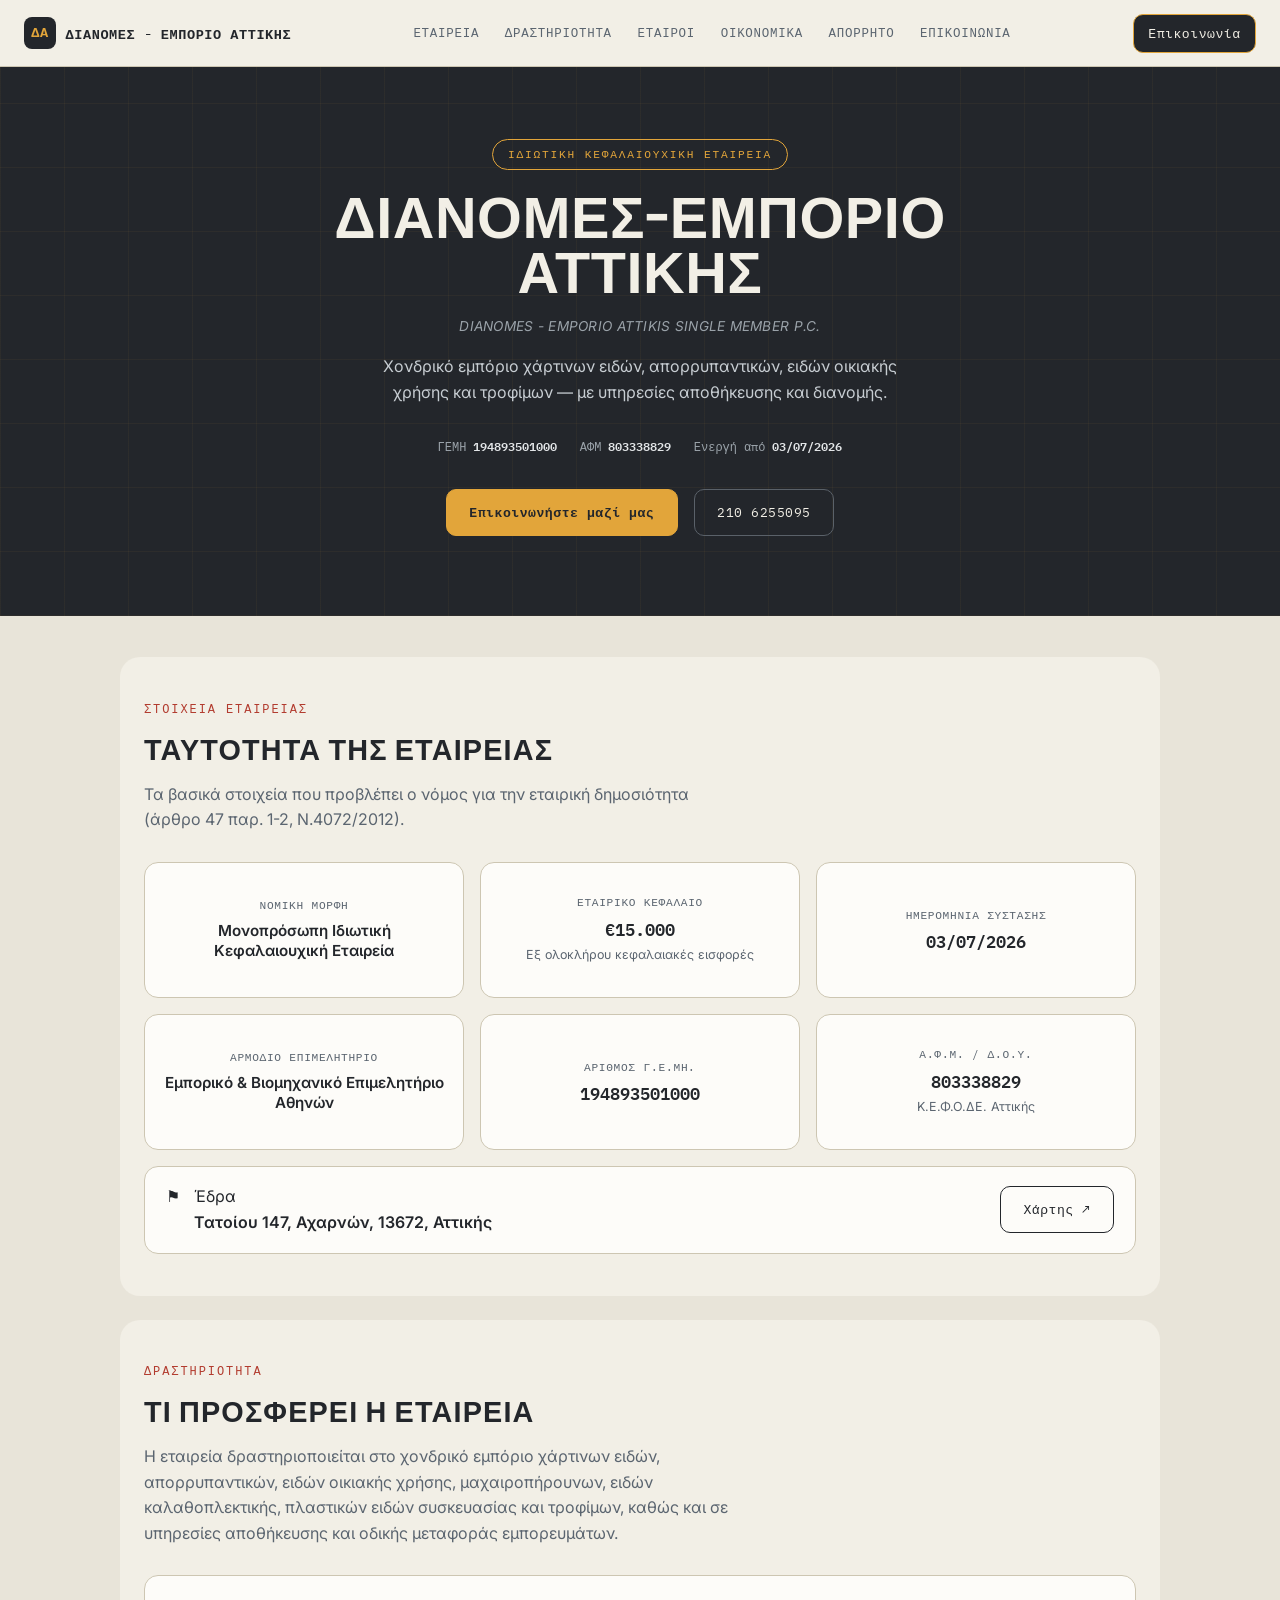
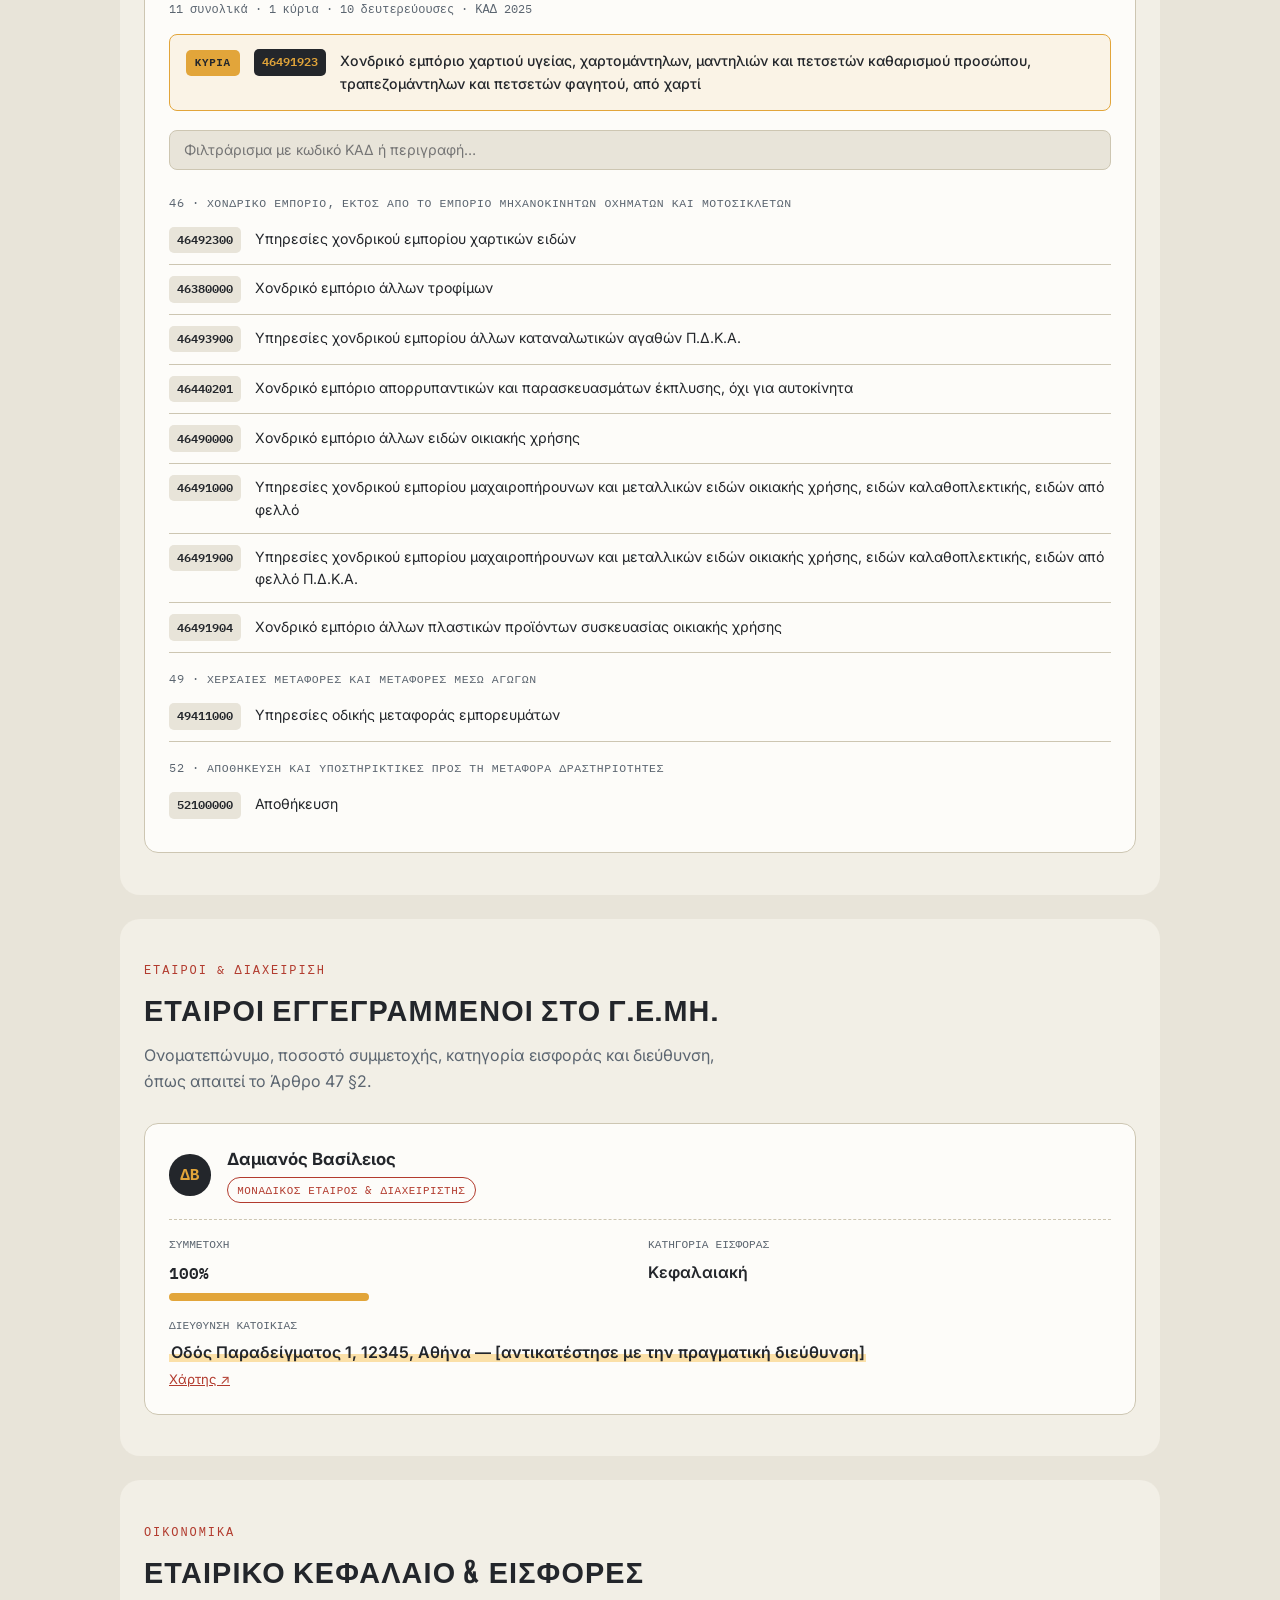
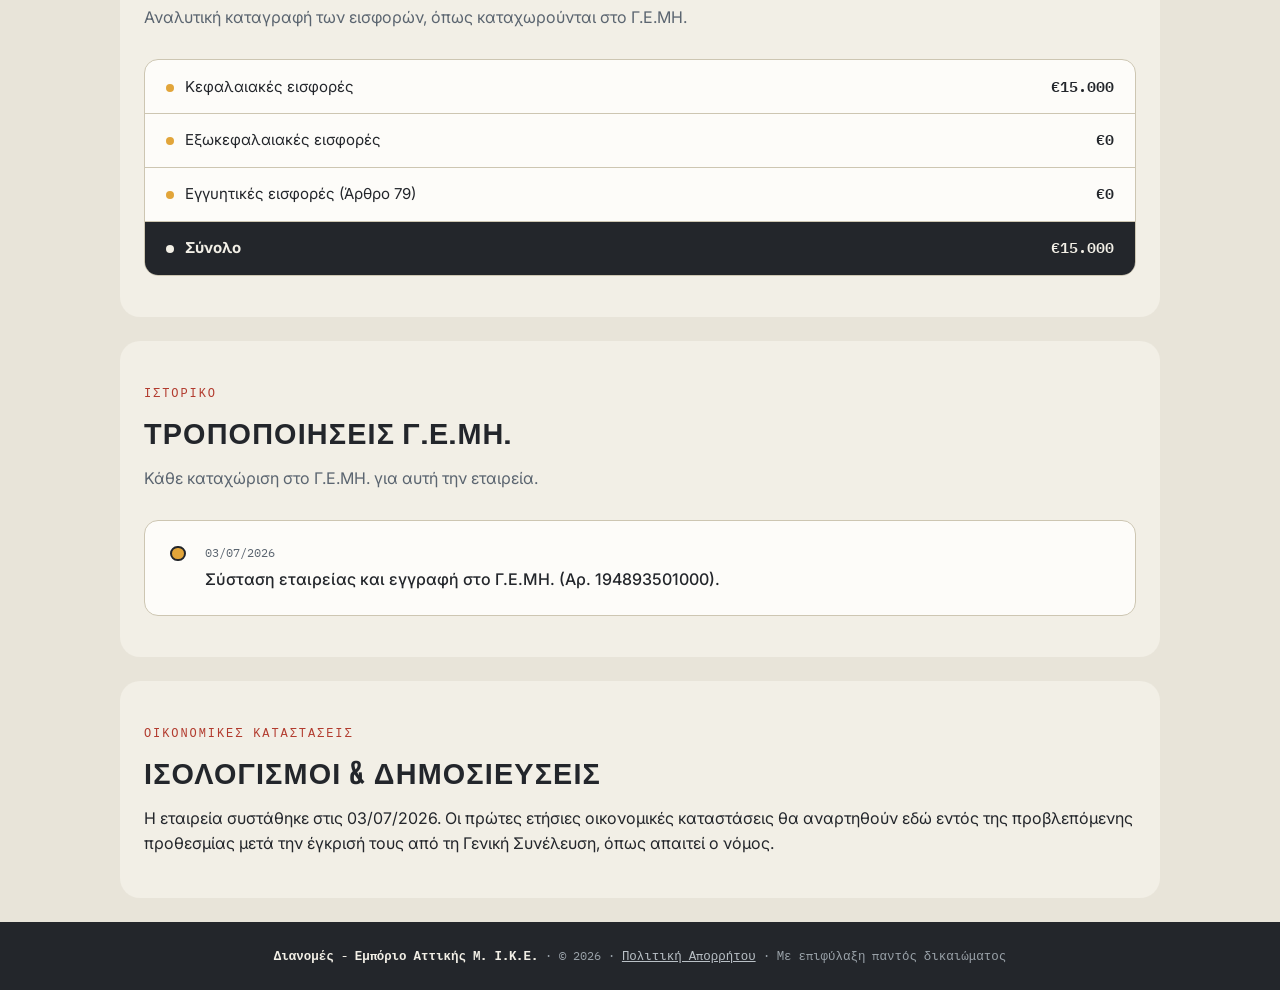
==== index.html @ 74062de9 "initial upload" ====
<!DOCTYPE html>
<html lang="el">
<head>
<meta charset="UTF-8">
<meta name="viewport" content="width=device-width, initial-scale=1.0">
<title>Διανομές - Εμπόριο Αττικής Μ. Ι.Κ.Ε. — Εμπόριο Χονδρικής</title>
<link rel="preconnect" href="https://fonts.googleapis.com">
<link rel="preconnect" href="https://fonts.gstatic.com" crossorigin>
<link href="https://fonts.googleapis.com/css2?family=Big+Shoulders+Display:wght@600;800&family=Inter:wght@400;500;600;700&family=IBM+Plex+Mono:wght@400;500;600&display=swap" rel="stylesheet">
<link rel="stylesheet" href="style.css">
</head>
<body>

<div class="topnav">
  <a class="brand" href="index.html">
    <span class="mark">ΔΑ</span>
    ΔΙΑΝΟΜΕΣ - ΕΜΠΟΡΙΟ ΑΤΤΙΚΗΣ
  </a>
  <button class="nav-toggle" id="navToggle" aria-label="Μενού" aria-expanded="false">☰</button>
  <ul id="navMenu">
    <li><a href="#company">Εταιρεία</a></li>
    <li><a href="#activity">Δραστηριότητα</a></li>
    <li><a href="#partners">Εταίροι</a></li>
    <li><a href="#financials">Οικονομικά</a></li>
    <li><a href="privacy.html">Απόρρητο</a></li>
    <li><a href="mailto:vasilisdamianos1@gmail.com">Επικοινωνία</a></li>
  </ul>
  <a class="btn cta" href="mailto:vasilisdamianos1@gmail.com">Επικοινωνία</a>
</div>

<section class="hero">
  <div class="hero-inner">
    <span class="pill">Ιδιωτική Κεφαλαιουχική Εταιρεία</span>
    <h1>Διανομές-Εμπόριο<br>Αττικής</h1>
    <p class="en-name">DIANOMES - EMPORIO ATTIKIS SINGLE MEMBER P.C.</p>
    <p class="lede">Χονδρικό εμπόριο χάρτινων ειδών, απορρυπαντικών, ειδών οικιακής χρήσης και τροφίμων — με υπηρεσίες αποθήκευσης και διανομής.</p>
    <div class="meta-row">
      <span>ΓΕΜΗ <b>194893501000</b></span>
      <span>ΑΦΜ <b>803338829</b></span>
      <span>Ενεργή από <b>03/07/2026</b></span>
    </div>
    <div class="hero-actions">
      <a class="btn primary" href="mailto:vasilisdamianos1@gmail.com">Επικοινωνήστε μαζί μας</a>
      <a class="btn ghost" href="tel:+302106255095">210 6255095</a>
    </div>
  </div>
</section>

<div class="section-wrap section-alt" id="company">
  <p class="eyebrow">Στοιχεία Εταιρείας</p>
  <h2 class="big">Ταυτότητα της Εταιρείας</h2>
  <p class="lede">Τα βασικά στοιχεία που προβλέπει ο νόμος για την εταιρική δημοσιότητα (άρθρο 47 παρ. 1-2, Ν.4072/2012).</p>

  <div class="bubbles">
    <div class="bubble">
      <span class="k">Νομική Μορφή</span>
      <span class="v">Μονοπρόσωπη Ιδιωτική Κεφαλαιουχική Εταιρεία</span>
    </div>
    <div class="bubble">
      <span class="k">Εταιρικό Κεφάλαιο</span>
      <span class="v mono">€15.000</span>
      <span class="sub">Εξ ολοκλήρου κεφαλαιακές εισφορές</span>
    </div>
    <div class="bubble">
      <span class="k">Ημερομηνία Σύστασης</span>
      <span class="v mono">03/07/2026</span>
    </div>
    <div class="bubble">
      <span class="k">Αρμόδιο Επιμελητήριο</span>
      <span class="v">Εμπορικό &amp; Βιομηχανικό Επιμελητήριο Αθηνών</span>
    </div>
    <div class="bubble">
      <span class="k">Αριθμός Γ.Ε.ΜΗ.</span>
      <span class="v mono">194893501000</span>
    </div>
    <div class="bubble">
      <span class="k">Α.Φ.Μ. / Δ.Ο.Υ.</span>
      <span class="v mono">803338829</span>
      <span class="sub">Κ.Ε.Φ.Ο.ΔΕ. Αττικής</span>
    </div>
  </div>

  <div class="address-bar">
    <div class="addr-main">
      <span class="chip" style="margin-bottom:0">⚑</span>
      <div>
        <span class="k">Έδρα</span>
        <span class="v" style="display:block">Τατοίου 147, Αχαρνών, 13672, Αττικής</span>
      </div>
    </div>
    <a class="btn ghost" style="color:var(--ink);border-color:var(--ink)" href="https://www.google.com/maps/search/?api=1&query=Τατοίου+147%2C+Αχαρνών%2C+13672" target="_blank" rel="noopener">Χάρτης ↗</a>
  </div>
</div>

<div class="section-wrap section-alt" id="activity">
  <p class="eyebrow">Δραστηριότητα</p>
  <h2 class="big">Τι Προσφέρει η Εταιρεία</h2>
  <p class="lede">Η εταιρεία δραστηριοποιείται στο χονδρικό εμπόριο χάρτινων ειδών, απορρυπαντικών, ειδών οικιακής χρήσης, μαχαιροπήρουνων, ειδών καλαθοπλεκτικής, πλαστικών ειδών συσκευασίας και τροφίμων, καθώς και σε υπηρεσίες αποθήκευσης και οδικής μεταφοράς εμπορευμάτων.</p>

  <div class="kad-panel">
    <div class="kad-stats">11 συνολικά · 1 κύρια · 10 δευτερεύουσες · ΚΑΔ 2025</div>

    <div class="kad-row kad-main">
      <span class="kad-tag">ΚΥΡΙΑ</span>
      <span class="kad-code">46491923</span>
      <span class="kad-desc">Χονδρικό εμπόριο χαρτιού υγείας, χαρτομάντηλων, μαντηλιών και πετσετών καθαρισμού προσώπου, τραπεζομάντηλων και πετσετών φαγητού, από χαρτί</span>
    </div>

    <input type="text" class="kad-search" id="kadSearch" placeholder="Φιλτράρισμα με κωδικό ΚΑΔ ή περιγραφή…" aria-label="Φιλτράρισμα δραστηριοτήτων">

    <div class="kad-list" id="kadList">
      <p class="kad-group">46 · Χονδρικό εμπόριο, εκτός από το εμπόριο μηχανοκίνητων οχημάτων και μοτοσικλετών</p>
      <div class="kad-row" data-kad="46492300 υπηρεσιες χονδρικου εμποριου χαρτικων ειδων"><span class="kad-code">46492300</span><span class="kad-desc">Υπηρεσίες χονδρικού εμπορίου χαρτικών ειδών</span></div>
      <div class="kad-row" data-kad="46380000 χονδρικο εμποριο αλλων τροφιμων"><span class="kad-code">46380000</span><span class="kad-desc">Χονδρικό εμπόριο άλλων τροφίμων</span></div>
      <div class="kad-row" data-kad="46493900 υπηρεσιες χονδρικου εμποριου αλλων καταναλωτικων αγαθων"><span class="kad-code">46493900</span><span class="kad-desc">Υπηρεσίες χονδρικού εμπορίου άλλων καταναλωτικών αγαθών Π.Δ.Κ.Α.</span></div>
      <div class="kad-row" data-kad="46440201 χονδρικο εμποριο απορρυπαντικων παρασκευασματων εκπλυσης"><span class="kad-code">46440201</span><span class="kad-desc">Χονδρικό εμπόριο απορρυπαντικών και παρασκευασμάτων έκπλυσης, όχι για αυτοκίνητα</span></div>
      <div class="kad-row" data-kad="46490000 χονδρικο εμποριο αλλων ειδων οικιακης χρησης"><span class="kad-code">46490000</span><span class="kad-desc">Χονδρικό εμπόριο άλλων ειδών οικιακής χρήσης</span></div>
      <div class="kad-row" data-kad="46491000 υπηρεσιες χονδρικου εμποριου μαχαιροπηρουνων μεταλλικων ειδων καλαθοπλεκτικης φελλου"><span class="kad-code">46491000</span><span class="kad-desc">Υπηρεσίες χονδρικού εμπορίου μαχαιροπήρουνων και μεταλλικών ειδών οικιακής χρήσης, ειδών καλαθοπλεκτικής, ειδών από φελλό</span></div>
      <div class="kad-row" data-kad="46491900 υπηρεσιες χονδρικου εμποριου μαχαιροπηρουνων μεταλλικων ειδων καλαθοπλεκτικης φελλου πδκα"><span class="kad-code">46491900</span><span class="kad-desc">Υπηρεσίες χονδρικού εμπορίου μαχαιροπήρουνων και μεταλλικών ειδών οικιακής χρήσης, ειδών καλαθοπλεκτικής, ειδών από φελλό Π.Δ.Κ.Α.</span></div>
      <div class="kad-row" data-kad="46491904 χονδρικο εμποριο αλλων πλαστικων προιοντων συσκευασιας οικιακης χρησης"><span class="kad-code">46491904</span><span class="kad-desc">Χονδρικό εμπόριο άλλων πλαστικών προϊόντων συσκευασίας οικιακής χρήσης</span></div>

      <p class="kad-group">49 · Χερσαίες μεταφορές και μεταφορές μέσω αγωγών</p>
      <div class="kad-row" data-kad="49411000 υπηρεσιες οδικης μεταφορας εμπορευματων"><span class="kad-code">49411000</span><span class="kad-desc">Υπηρεσίες οδικής μεταφοράς εμπορευμάτων</span></div>

      <p class="kad-group">52 · Αποθήκευση και υποστηρικτικές προς τη μεταφορά δραστηριότητες</p>
      <div class="kad-row" data-kad="52100000 αποθηκευση"><span class="kad-code">52100000</span><span class="kad-desc">Αποθήκευση</span></div>
    </div>
  </div>
</div>

<div class="section-wrap section-alt" id="partners">
  <p class="eyebrow">Εταίροι &amp; Διαχείριση</p>
  <h2 class="big">Εταίροι Εγγεγραμμένοι στο Γ.Ε.ΜΗ.</h2>
  <p class="lede">Ονοματεπώνυμο, ποσοστό συμμετοχής, κατηγορία εισφοράς και διεύθυνση, όπως απαιτεί το Άρθρο 47 §2.</p>

  <div class="partners">
    <div class="partner-card">
      <div class="partner-top">
        <div class="avatar">ΔΒ</div>
        <div>
          <h3>Δαμιανός Βασίλειος</h3>
          <span class="badge">Μοναδικός Εταίρος &amp; Διαχειριστής</span>
        </div>
      </div>
      <div class="partner-meta">
        <div>
          <span class="k">Συμμετοχή</span>
          <span class="v mono">100%</span>
          <div class="share-bar"><span style="width:100%"></span></div>
        </div>
        <div>
          <span class="k">Κατηγορία Εισφοράς</span>
          <span class="v">Κεφαλαιακή</span>
        </div>
        <div style="grid-column:1/-1">
          <span class="k">Διεύθυνση Κατοικίας</span>
          <span class="v placeholder">Οδός Παραδείγματος 1, 12345, Αθήνα — [αντικατέστησε με την πραγματική διεύθυνση]</span>
          <div><a href="https://www.google.com/maps/search/?api=1&query=Οδός+Παραδείγματος+1%2C+12345%2C+Αθήνα" target="_blank" rel="noopener" style="font-size:.82rem">Χάρτης ↗</a></div>
        </div>
      </div>
    </div>
  </div>
</div>

<div class="section-wrap section-alt" id="capital">
  <p class="eyebrow">Οικονομικά</p>
  <h2 class="big">Εταιρικό Κεφάλαιο &amp; Εισφορές</h2>
  <p class="lede">Αναλυτική καταγραφή των εισφορών, όπως καταχωρούνται στο Γ.Ε.ΜΗ.</p>

  <div class="capital-list">
    <div class="capital-row"><span><span class="dot"></span>Κεφαλαιακές εισφορές</span><span class="amt">€15.000</span></div>
    <div class="capital-row"><span><span class="dot"></span>Εξωκεφαλαιακές εισφορές</span><span class="amt">€0</span></div>
    <div class="capital-row"><span><span class="dot"></span>Εγγυητικές εισφορές (Άρθρο 79)</span><span class="amt">€0</span></div>
    <div class="capital-row total"><span><span class="dot"></span>Σύνολο</span><span class="amt">€15.000</span></div>
  </div>
</div>

<div class="section-wrap section-alt" id="history">
  <p class="eyebrow">Ιστορικό</p>
  <h2 class="big">Τροποποιήσεις Γ.Ε.ΜΗ.</h2>
  <p class="lede">Κάθε καταχώριση στο Γ.Ε.ΜΗ. για αυτή την εταιρεία.</p>

  <div class="timeline">
    <div class="tl-item">
      <div class="tl-date">03/07/2026</div>
      <div class="tl-text">Σύσταση εταιρείας και εγγραφή στο Γ.Ε.ΜΗ. (Αρ. 194893501000).</div>
    </div>
  </div>
</div>

<div class="section-wrap section-alt" id="financials">
  <p class="eyebrow">Οικονομικές Καταστάσεις</p>
  <h2 class="big">Ισολογισμοί &amp; Δημοσιεύσεις</h2>
  <p>Η εταιρεία συστάθηκε στις 03/07/2026. Οι πρώτες ετήσιες οικονομικές καταστάσεις θα αναρτηθούν εδώ εντός της προβλεπόμενης προθεσμίας μετά την έγκρισή τους από τη Γενική Συνέλευση, όπως απαιτεί ο νόμος.</p>
</div>

<footer>
  <strong>Διανομές - Εμπόριο Αττικής Μ. Ι.Κ.Ε.</strong> · © <span id="year"></span> · <a href="privacy.html">Πολιτική Απορρήτου</a> · Με επιφύλαξη παντός δικαιώματος
</footer>

<script>
  document.getElementById('year').textContent = new Date().getFullYear();

  const navToggle = document.getElementById('navToggle');
  const navMenu = document.getElementById('navMenu');
  if (navToggle && navMenu) {
    navToggle.addEventListener('click', () => {
      const isOpen = navMenu.classList.toggle('open');
      navToggle.setAttribute('aria-expanded', isOpen ? 'true' : 'false');
    });
    navMenu.querySelectorAll('a').forEach(a => {
      a.addEventListener('click', () => {
        navMenu.classList.remove('open');
        navToggle.setAttribute('aria-expanded', 'false');
      });
    });
  }

  const kadSearch = document.getElementById('kadSearch');
  if (kadSearch) {
    kadSearch.addEventListener('input', () => {
      const q = kadSearch.value.trim().toLowerCase();
      document.querySelectorAll('#kadList .kad-row').forEach(row => {
        const haystack = row.getAttribute('data-kad') || '';
        row.classList.toggle('hidden', q.length > 0 && !haystack.includes(q));
      });
      document.querySelectorAll('#kadList .kad-group').forEach(group => {
        let sib = group.nextElementSibling;
        let anyVisible = false;
        while (sib && !sib.classList.contains('kad-group')) {
          if (!sib.classList.contains('hidden')) anyVisible = true;
          sib = sib.nextElementSibling;
        }
        group.classList.toggle('hidden', !anyVisible);
      });
    });
  }
</script>

</body>
</html>
---- style.css ----
:root{
  --ink:#23262b;
  --paper:#e8e4d9;
  --paper-raised:#f2efe6;
  --card:#fdfcf9;
  --steel:#5b6570;
  --signal:#e2a53a;
  --stamp:#b23b2e;
  --line:#cdc6b2;
}
*{box-sizing:border-box}
html{scroll-behavior:smooth}
@media (prefers-reduced-motion: reduce){ html{scroll-behavior:auto} }

body{
  margin:0;
  background:var(--paper);
  color:var(--ink);
  font-family:'Inter',Arial,sans-serif;
  line-height:1.6;
}

a{color:var(--stamp)}
a:focus-visible, button:focus-visible{
  outline:3px solid var(--signal);
  outline-offset:2px;
}

/* ===== HEADER: crate stencil band ===== */
.band{
  background:var(--ink);
  color:var(--paper-raised);
  padding:3.5rem 1.5rem 3rem;
  position:relative;
  overflow:hidden;
}
.band-inner{
  max-width:820px;
  margin:0 auto;
  position:relative;
}
.eyebrow{
  font-family:'IBM Plex Mono',monospace;
  font-size:.78rem;
  letter-spacing:.18em;
  text-transform:uppercase;
  color:var(--signal);
  margin:0 0 .9rem;
}
h1{
  font-family:'Big Shoulders Display',sans-serif;
  font-weight:800;
  text-transform:uppercase;
  font-size:clamp(2.4rem, 7vw, 4.4rem);
  line-height:.92;
  letter-spacing:.01em;
  margin:0 0 .6rem;
  color:var(--paper-raised);
}
.tagline{
  font-family:'IBM Plex Mono',monospace;
  font-size:.95rem;
  color:#b9c0c6;
  max-width:38ch;
  margin:0;
}

/* stamp signature element */
.stamp{
  position:absolute;
  top:-.5rem;
  right:0;
  transform:rotate(-9deg);
  border:3px solid var(--stamp);
  color:var(--stamp);
  background:rgba(178,59,46,.06);
  font-family:'IBM Plex Mono',monospace;
  font-size:.72rem;
  letter-spacing:.14em;
  text-transform:uppercase;
  padding:.5rem .8rem;
  border-radius:3px;
  line-height:1.3;
  text-align:center;
}
.stamp span{display:block}
.stamp .big{font-size:.9rem;font-weight:700;letter-spacing:.08em}

/* nav between pages, sits inside the band */
nav.pages{
  margin-top:1.6rem;
  display:flex;
  gap:1.2rem;
  font-family:'IBM Plex Mono',monospace;
  font-size:.85rem;
  text-transform:uppercase;
  letter-spacing:.06em;
}
nav.pages a{
  color:#b9c0c6;
  text-decoration:none;
  padding-bottom:.2rem;
  border-bottom:2px solid transparent;
}
nav.pages a:hover, nav.pages a[aria-current="page"]{
  color:var(--signal);
  border-bottom-color:var(--signal);
}

/* ===== MAIN: manifest sheet ===== */
main{
  max-width:820px;
  margin:0 auto;
  padding:0 1.5rem;
}
.sheet{
  background:var(--paper-raised);
  margin-top:-1.5rem;
  padding:2.5rem 2rem 1rem;
  box-shadow:0 1px 0 var(--line);
  position:relative;
  z-index:1;
}
.doc-no{
  font-family:'IBM Plex Mono',monospace;
  font-size:.78rem;
  color:var(--steel);
  text-align:right;
  margin:0 0 1.5rem;
}

section{margin-bottom:2.6rem}
h2{
  font-family:'Big Shoulders Display',sans-serif;
  font-weight:700;
  text-transform:uppercase;
  letter-spacing:.04em;
  font-size:1.4rem;
  color:var(--ink);
  margin:0 0 1.1rem;
  padding-bottom:.5rem;
  border-bottom:2px solid var(--ink);
}

/* manifest rows */
.manifest-row{
  display:grid;
  grid-template-columns:2.2rem 12rem 1fr;
  gap:.75rem;
  align-items:baseline;
  padding:.6rem 0;
  border-bottom:1px dashed var(--line);
  font-size:.95rem;
}
.manifest-row:last-child{border-bottom:none}
.idx{
  font-family:'IBM Plex Mono',monospace;
  color:var(--signal);
  background:var(--ink);
  display:inline-flex;
  align-items:center;
  justify-content:center;
  width:1.9rem;
  height:1.9rem;
  border-radius:2px;
  font-size:.75rem;
  font-weight:500;
}
.label{
  font-family:'IBM Plex Mono',monospace;
  color:var(--steel);
  font-size:.85rem;
  text-transform:uppercase;
  letter-spacing:.04em;
}
.value{font-weight:500}
.placeholder{
  background:linear-gradient(transparent 60%, #fbe0a8 60%);
  padding:0 .1em;
}

p{margin:0 0 1rem}
p:last-child{margin-bottom:0}

.attachment{
  display:inline-flex;
  align-items:center;
  gap:.5rem;
  font-family:'IBM Plex Mono',monospace;
  font-size:.9rem;
  padding:.6rem 1rem;
  border:1px solid var(--ink);
  border-radius:10px;
  text-decoration:none;
  color:var(--ink);
  background:var(--paper);
}
.attachment:hover{background:var(--signal);border-color:var(--signal)}
.attachment::before{content:"⤓";font-size:1rem}

/* ===== FOOTER ===== */
footer{
  background:var(--ink);
  color:#9aa2a9;
  margin-top:1.5rem;
  padding:1.5rem;
  font-family:'IBM Plex Mono',monospace;
  font-size:.78rem;
  text-align:center;
}
footer strong{color:var(--paper-raised)}
footer a{color:#b9c0c6}

@media (max-width:560px){
  .manifest-row{grid-template-columns:1.8rem 1fr;grid-template-areas:"idx label" "val val"}
  .idx{grid-area:idx}
  .label{grid-area:label}
  .value{grid-area:val;padding-left:2.55rem}
  .stamp{position:static;transform:rotate(-3deg);display:inline-block;margin-top:1.2rem}
  nav.pages{flex-wrap:wrap;gap:.8rem 1.2rem}
}

/* ===== v2: nav + hero + card layout additions ===== */
.topnav{
  position:sticky;
  top:0;
  z-index:50;
  background:var(--paper-raised);
  border-bottom:1px solid var(--line);
  display:flex;
  align-items:center;
  justify-content:space-between;
  padding:.85rem 1.5rem;
  font-family:'IBM Plex Mono',monospace;
  gap:1rem;
}
.topnav .brand{
  display:flex;
  align-items:center;
  gap:.6rem;
  font-weight:600;
  font-size:.85rem;
  text-transform:uppercase;
  letter-spacing:.04em;
  color:var(--ink);
  text-decoration:none;
  white-space:nowrap;
  overflow:hidden;
  text-overflow:ellipsis;
  min-width:0;
}
.topnav .mark{
  width:2rem;height:2rem;
  background:var(--ink);
  color:var(--signal);
  border-radius:8px;
  display:flex;align-items:center;justify-content:center;
  font-weight:700;
  font-size:.85rem;
  flex-shrink:0;
}
.topnav ul{
  list-style:none;
  display:flex;
  gap:1.6rem;
  margin:0;padding:0;
  font-size:.78rem;
  letter-spacing:.06em;
  text-transform:uppercase;
}
.topnav a{color:var(--steel);text-decoration:none}
.topnav a:hover{color:var(--stamp)}
.topnav .cta{
  background:var(--ink);
  color:var(--paper-raised)!important;
  padding:.5rem .9rem;
  border-radius:10px;
  white-space:nowrap;
  flex-shrink:0;
}
.topnav .cta:hover{background:var(--stamp)}
.nav-toggle{
  display:none;
  background:none;
  border:1px solid var(--line);
  border-radius:8px;
  width:2.2rem;height:2.2rem;
  align-items:center;
  justify-content:center;
  font-size:1.1rem;
  color:var(--ink);
  cursor:pointer;
  flex-shrink:0;
}

@media (max-width:760px){
  .topnav{flex-wrap:nowrap}
  .topnav .brand{font-size:.72rem;max-width:11rem}
  .topnav ul{
    display:none;
    position:absolute;
    top:100%;
    left:0;right:0;
    background:var(--paper-raised);
    border-bottom:1px solid var(--line);
    flex-direction:column;
    gap:0;
    padding:.5rem 0;
  }
  .topnav ul.open{display:flex}
  .topnav ul li{width:100%}
  .topnav ul a{display:block;padding:.8rem 1.5rem}
  .topnav .cta{display:none}
  .nav-toggle{display:flex}
}

/* hero v2: crate-line pattern instead of photo */
.hero{
  background:
    repeating-linear-gradient(90deg, rgba(226,165,58,.05) 0 1px, transparent 1px 64px),
    repeating-linear-gradient(0deg, rgba(226,165,58,.05) 0 1px, transparent 1px 64px),
    var(--ink);
  color:var(--paper-raised);
  padding:4.5rem 1.5rem 5rem;
  text-align:center;
  position:relative;
  overflow:hidden;
}
.hero-inner{max-width:760px;margin:0 auto;position:relative}
.pill{
  display:inline-block;
  font-family:'IBM Plex Mono',monospace;
  font-size:.7rem;
  letter-spacing:.16em;
  text-transform:uppercase;
  color:var(--signal);
  border:1px solid var(--signal);
  border-radius:999px;
  padding:.35rem .9rem;
  margin-bottom:1.2rem;
}
.hero h1{
  font-family:'Big Shoulders Display',sans-serif;
  font-weight:800;
  text-transform:uppercase;
  font-size:clamp(2rem,6vw,3.6rem);
  line-height:.95;
  margin:0 0 1.1rem;
  color:var(--paper-raised);
}
.hero p.lede{
  font-family:'Inter',sans-serif;
  font-size:1rem;
  color:#c7cdd2;
  max-width:52ch;
  margin:0 auto 2rem;
}
.hero p.en-name{
  font-family:'Inter',sans-serif;
  font-style:italic;
  font-size:.85rem;
  color:#9aa2a9;
  margin:0 0 1rem;
  letter-spacing:.02em;
}
.hero p.kad-line{
  font-family:'Inter',sans-serif;
  font-size:.85rem;
  color:#c7cdd2;
  max-width:56ch;
  margin:0 auto 1.2rem;
  line-height:1.5;
}
.hero p.kad-line .mono{
  font-family:'IBM Plex Mono',monospace;
  font-size:.78rem;
  color:var(--signal);
  background:rgba(226,165,58,.12);
  padding:.15rem .45rem;
  border-radius:5px;
  margin-right:.4rem;
}
.hero .meta-row{
  display:flex;
  gap:1.4rem;
  justify-content:center;
  flex-wrap:wrap;
  font-family:'IBM Plex Mono',monospace;
  font-size:.75rem;
  color:#9aa2a9;
  margin-bottom:2rem;
}
.hero .meta-row b{color:#e3e6e8;font-weight:600}
.hero-actions{display:flex;gap:1rem;justify-content:center;flex-wrap:wrap}
.btn{
  font-family:'IBM Plex Mono',monospace;
  font-size:.82rem;
  letter-spacing:.04em;
  text-decoration:none;
  padding:.75rem 1.4rem;
  border-radius:10px;
  border:1px solid var(--signal);
}
.btn.primary{background:var(--signal);color:var(--ink);font-weight:600}
.btn.primary:hover{background:#f0b555}
.btn.ghost{color:var(--paper-raised);border-color:#5a6169}
.btn.ghost:hover{border-color:var(--paper-raised)}

/* section wrapper for anchor sections */
.section-wrap{max-width:820px;margin:0 auto;padding:3.2rem 1.5rem}
.section-wrap .eyebrow{
  font-family:'IBM Plex Mono',monospace;
  font-size:.75rem;
  letter-spacing:.16em;
  text-transform:uppercase;
  color:var(--stamp);
  margin:0 0 .5rem;
}
.section-wrap h2.big{
  font-family:'Big Shoulders Display',sans-serif;
  font-weight:800;
  text-transform:uppercase;
  font-size:1.8rem;
  margin:0 0 .6rem;
  border:none;
  padding:0;
}
.section-wrap .lede{color:var(--steel);max-width:60ch;margin:0 0 1.8rem}

/* identity table: 2-col label/value grid */
.id-table{
  background:var(--paper-raised);
  border:1px solid var(--line);
  border-radius:4px;
  overflow:hidden;
}
.id-table .id-row{
  display:grid;
  grid-template-columns:1fr 1fr;
  border-bottom:1px solid var(--line);
}
.id-table .id-row:last-child{border-bottom:none}
.id-cell{padding:1rem 1.2rem}
.id-cell + .id-cell{border-left:1px dashed var(--line)}
.id-cell .k{
  display:block;
  font-family:'IBM Plex Mono',monospace;
  font-size:.72rem;
  text-transform:uppercase;
  letter-spacing:.06em;
  color:var(--steel);
  margin-bottom:.3rem;
}
.id-cell .v{font-weight:600}
@media (max-width:600px){
  .id-table .id-row{grid-template-columns:1fr}
  .id-cell + .id-cell{border-left:none;border-top:1px dashed var(--line)}
}

/* activity cards */
.cards{display:grid;grid-template-columns:1fr 1fr;gap:1.1rem;margin-top:1.6rem}
@media (max-width:600px){.cards{grid-template-columns:1fr}}
.card{
  background:var(--card);
  border:1px solid var(--line);
  border-radius:14px;
  padding:1.4rem;
}
.card .avatar{
  width:2.4rem;height:2.4rem;
  border-radius:50%;
  background:var(--ink);
  color:var(--signal);
  display:flex;align-items:center;justify-content:center;
  font-family:'IBM Plex Mono',monospace;
  font-weight:700;
  margin-bottom:.8rem;
}
.card h3{
  font-family:'Inter',sans-serif;
  font-size:1rem;
  font-weight:700;
  margin:0 0 .2rem;
}
.card .role{
  font-family:'IBM Plex Mono',monospace;
  font-size:.75rem;
  color:var(--stamp);
  text-transform:uppercase;
  letter-spacing:.04em;
  margin:0 0 .7rem;
}
.card p{font-size:.9rem;color:var(--steel);margin:0}

.section-alt{
  background:var(--paper-raised);
  border-radius:20px;
  max-width:1040px;
  margin:1.5rem auto;
  padding-top:2.6rem;
  padding-bottom:2.6rem;
}

/* ===== v3: bubble grid, partner cards, capital breakdown, timeline ===== */
.bubbles{
  display:grid;
  grid-template-columns:repeat(3,1fr);
  gap:1rem;
  margin-top:1.6rem;
}
@media (max-width:700px){.bubbles{grid-template-columns:repeat(2,1fr)}}
@media (max-width:460px){.bubbles{grid-template-columns:1fr}}
.bubble{
  background:var(--card);
  border:1px solid var(--line);
  border-radius:14px;
  padding:1.1rem 1.2rem;
  min-height:8.5rem;
  display:flex;
  flex-direction:column;
  align-items:center;
  justify-content:center;
  text-align:center;
}
.bubble .chip{
  display:inline-flex;
  align-items:center;
  justify-content:center;
  min-width:2rem;height:2rem;
  padding:0 .4rem;
  background:var(--ink);
  color:var(--signal);
  border-radius:8px;
  font-family:'IBM Plex Mono',monospace;
  font-size:.7rem;
  font-weight:700;
  margin-bottom:.7rem;
}
.bubble .k{
  display:block;
  font-family:'IBM Plex Mono',monospace;
  font-size:.7rem;
  text-transform:uppercase;
  letter-spacing:.06em;
  color:var(--steel);
  margin-bottom:.35rem;
}
.bubble .v{font-family:'Inter',sans-serif;font-weight:600;font-size:.95rem;line-height:1.35}
.bubble .v.mono{font-family:'IBM Plex Mono',monospace;font-size:1.05rem;font-weight:600}
.bubble .sub{font-family:'Inter',sans-serif;font-size:.78rem;color:var(--steel);margin-top:.3rem}

.address-bar{
  margin-top:1rem;
  background:var(--card);
  border:1px solid var(--line);
  border-radius:14px;
  padding:1.1rem 1.3rem;
  display:flex;
  align-items:center;
  justify-content:space-between;
  gap:1rem;
  flex-wrap:wrap;
}
.address-bar .addr-main{display:flex;align-items:flex-start;gap:.9rem}
.address-bar .v{font-family:'Inter',sans-serif;font-weight:600}
.address-bar .sub{font-size:.82rem;color:var(--steel)}

/* partner cards */
.partners{display:flex;flex-direction:column;gap:1rem;margin-top:1.6rem}
.partner-card{
  background:var(--card);
  border:1px solid var(--line);
  border-radius:14px;
  padding:1.4rem 1.5rem;
}
.partner-top{display:flex;align-items:center;gap:1rem;flex-wrap:wrap;margin-bottom:1rem}
.partner-card .avatar{
  width:2.6rem;height:2.6rem;
  border-radius:50%;
  background:var(--ink);
  color:var(--signal);
  display:flex;align-items:center;justify-content:center;
  font-family:'IBM Plex Mono',monospace;
  font-weight:700;
  flex-shrink:0;
}
.partner-card h3{
  font-family:'Inter',sans-serif;
  font-size:1.05rem;
  font-weight:700;
  margin:0;
}
.badge{
  display:inline-block;
  font-family:'IBM Plex Mono',monospace;
  font-size:.68rem;
  text-transform:uppercase;
  letter-spacing:.05em;
  color:var(--stamp);
  border:1px solid var(--stamp);
  border-radius:999px;
  padding:.2rem .6rem;
  margin-top:.25rem;
}
.partner-meta{
  display:grid;
  grid-template-columns:1fr 1fr;
  gap:1rem;
  padding-top:1rem;
  border-top:1px dashed var(--line);
}
@media (max-width:520px){.partner-meta{grid-template-columns:1fr}}
.partner-meta .k{
  display:block;
  font-family:'IBM Plex Mono',monospace;
  font-size:.7rem;
  text-transform:uppercase;
  color:var(--steel);
  margin-bottom:.35rem;
}
.partner-meta .v{font-family:'Inter',sans-serif;font-weight:600}
.partner-meta .v.mono{font-family:'IBM Plex Mono',monospace}
.share-bar{
  background:var(--line);
  border-radius:999px;
  height:.5rem;
  overflow:hidden;
  margin-top:.4rem;
  max-width:200px;
}
.share-bar span{display:block;height:100%;background:var(--signal)}
.partner-note{
  font-family:'Inter',sans-serif;
  font-size:.8rem;
  color:var(--steel);
  margin-top:1.2rem;
  padding-top:1rem;
  border-top:1px dashed var(--line);
}

/* capital breakdown */
.capital-list{
  background:var(--card);
  border:1px solid var(--line);
  border-radius:14px;
  margin-top:1.6rem;
  overflow:hidden;
}
.capital-row{
  display:flex;
  align-items:center;
  justify-content:space-between;
  padding:.9rem 1.3rem;
  border-bottom:1px solid var(--line);
  font-family:'Inter',sans-serif;
  font-size:.94rem;
}
.capital-row .dot{
  display:inline-block;
  width:.5rem;height:.5rem;
  border-radius:50%;
  background:var(--signal);
  margin-right:.7rem;
}
.capital-row.total{
  background:var(--ink);
  color:var(--paper-raised);
  font-weight:700;
  border-bottom:none;
}
.capital-row.total .dot{background:var(--paper-raised)}
.capital-row .amt{font-family:'IBM Plex Mono',monospace;font-weight:600}

/* history timeline */
.timeline{
  margin-top:1.6rem;
  background:var(--card);
  border:1px solid var(--line);
  border-radius:14px;
  padding:1.4rem 1.5rem .4rem;
}
.tl-item{
  position:relative;
  padding-left:1.7rem;
  padding-bottom:1.5rem;
  border-left:2px solid var(--line);
  margin-left:.4rem;
}
.tl-item:last-child{border-left-color:transparent;padding-bottom:1rem}
.tl-item::before{
  content:"";
  position:absolute;
  left:-.44rem;top:.15rem;
  width:.7rem;height:.7rem;
  border-radius:50%;
  background:var(--signal);
  border:2px solid var(--ink);
}
.tl-date{
  font-family:'IBM Plex Mono',monospace;
  font-size:.75rem;
  color:var(--steel);
  margin-bottom:.25rem;
}
.tl-text{font-family:'Inter',sans-serif;font-weight:500}
.tl-note{
  font-family:'Inter',sans-serif;
  font-size:.82rem;
  color:var(--steel);
  margin-top:1.2rem;
  padding-top:1rem;
  border-top:1px dashed var(--line);
}

/* ===== v4: KAD activity list ===== */
.kad-panel{
  background:var(--card);
  border:1px solid var(--line);
  border-radius:14px;
  padding:1.4rem 1.5rem;
  margin-top:1.6rem;
}
.kad-stats{
  font-family:'IBM Plex Mono',monospace;
  font-size:.75rem;
  color:var(--steel);
  margin-bottom:1rem;
}
.kad-row{
  display:flex;
  align-items:baseline;
  gap:.9rem;
  padding:.7rem 0;
  border-bottom:1px solid var(--line);
  font-family:'Inter',sans-serif;
  font-size:.88rem;
}
.kad-row:last-child{border-bottom:none}
.kad-code{
  font-family:'IBM Plex Mono',monospace;
  font-size:.78rem;
  font-weight:600;
  color:var(--ink);
  background:var(--paper);
  padding:.2rem .5rem;
  border-radius:5px;
  flex-shrink:0;
  white-space:nowrap;
}
.kad-desc{color:var(--ink)}
.kad-main{
  background:rgba(226,165,58,.1);
  border:1px solid var(--signal);
  border-radius:8px;
  padding:.9rem 1rem;
  margin-bottom:1.2rem;
}
.kad-main .kad-tag{
  font-family:'IBM Plex Mono',monospace;
  font-size:.68rem;
  font-weight:700;
  letter-spacing:.06em;
  color:var(--ink);
  background:var(--signal);
  padding:.25rem .55rem;
  border-radius:5px;
  flex-shrink:0;
}
.kad-main .kad-code{background:var(--ink);color:var(--signal)}
.kad-main .kad-desc{font-weight:500}
.kad-search{
  width:100%;
  font-family:'Inter',sans-serif;
  font-size:.88rem;
  padding:.65rem .9rem;
  border:1px solid var(--line);
  border-radius:8px;
  background:var(--paper);
  color:var(--ink);
  margin-bottom:.4rem;
}
.kad-search:focus-visible{outline:3px solid var(--signal);outline-offset:1px}
.kad-group{
  font-family:'IBM Plex Mono',monospace;
  font-size:.72rem;
  text-transform:uppercase;
  letter-spacing:.05em;
  color:var(--steel);
  margin:1.1rem 0 .2rem;
}
.kad-row.hidden{display:none}
@media (max-width:520px){
  .kad-row{flex-direction:column;gap:.3rem}
}
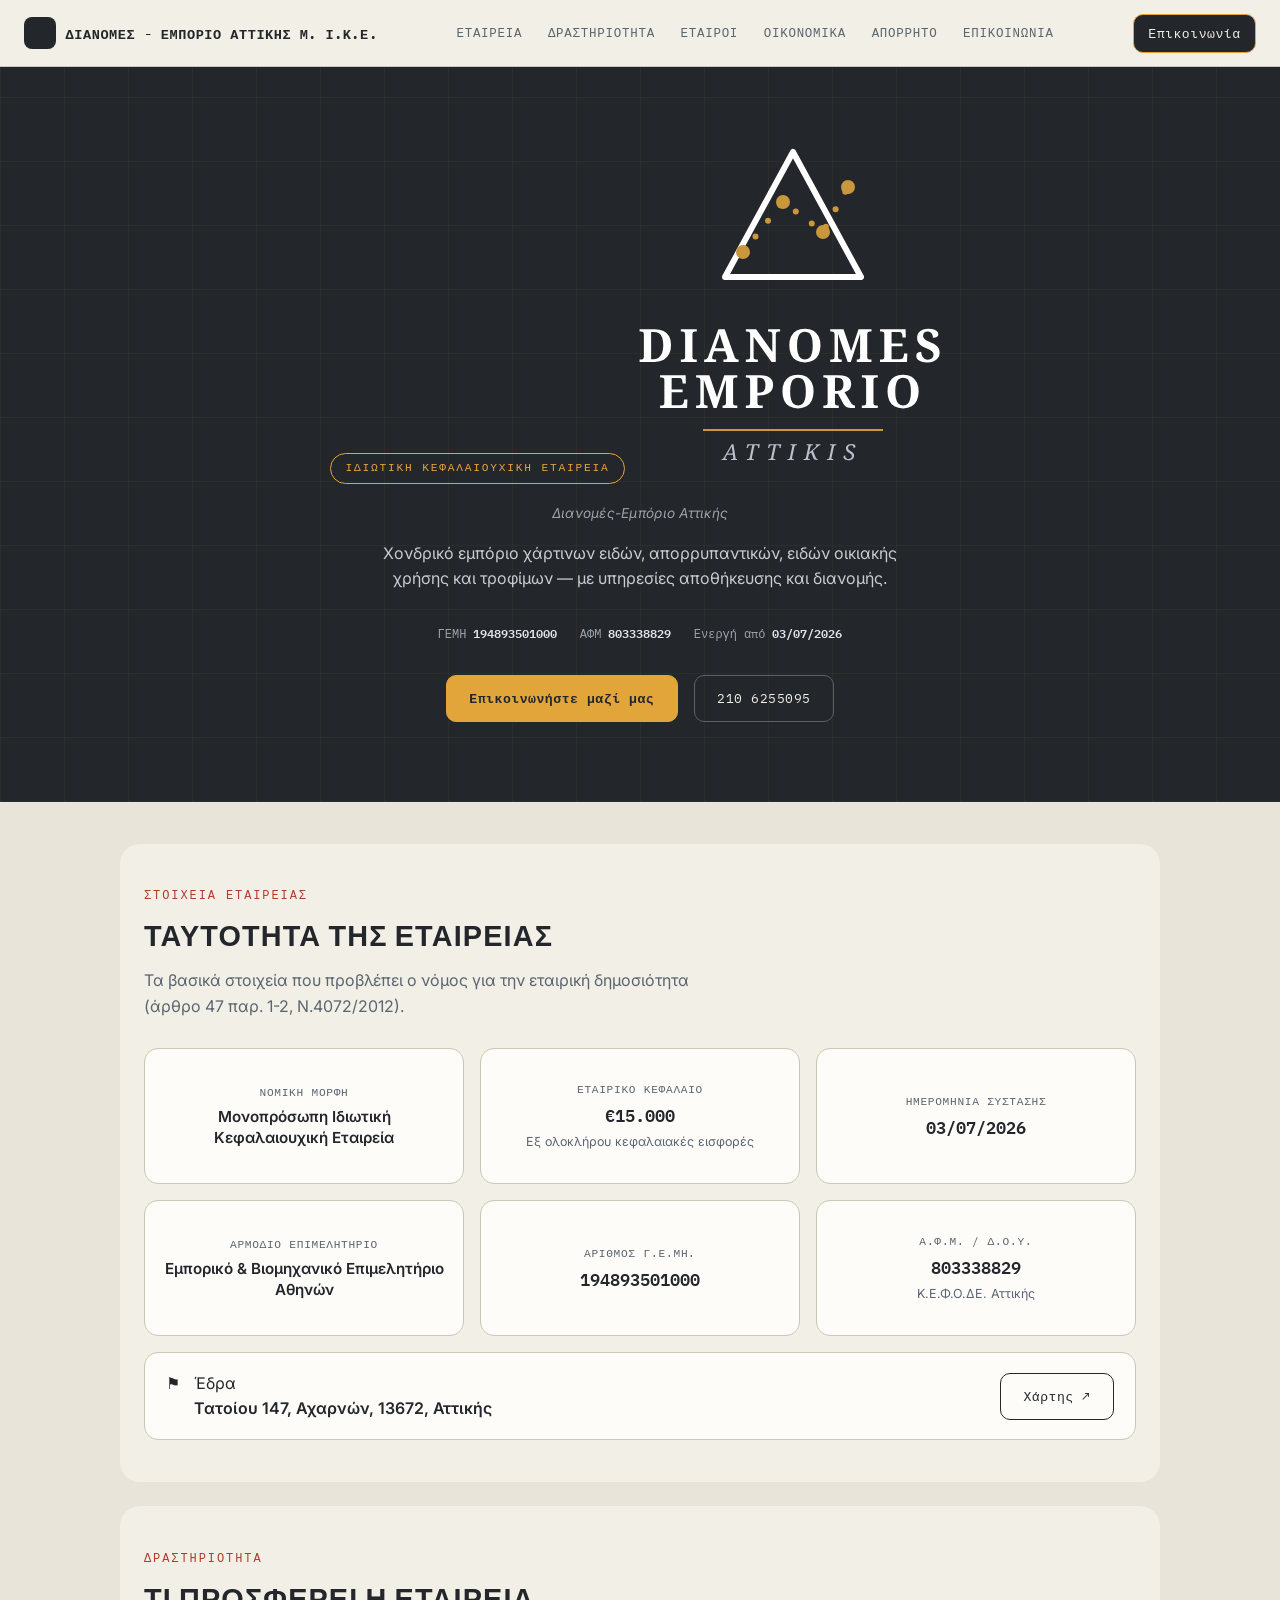
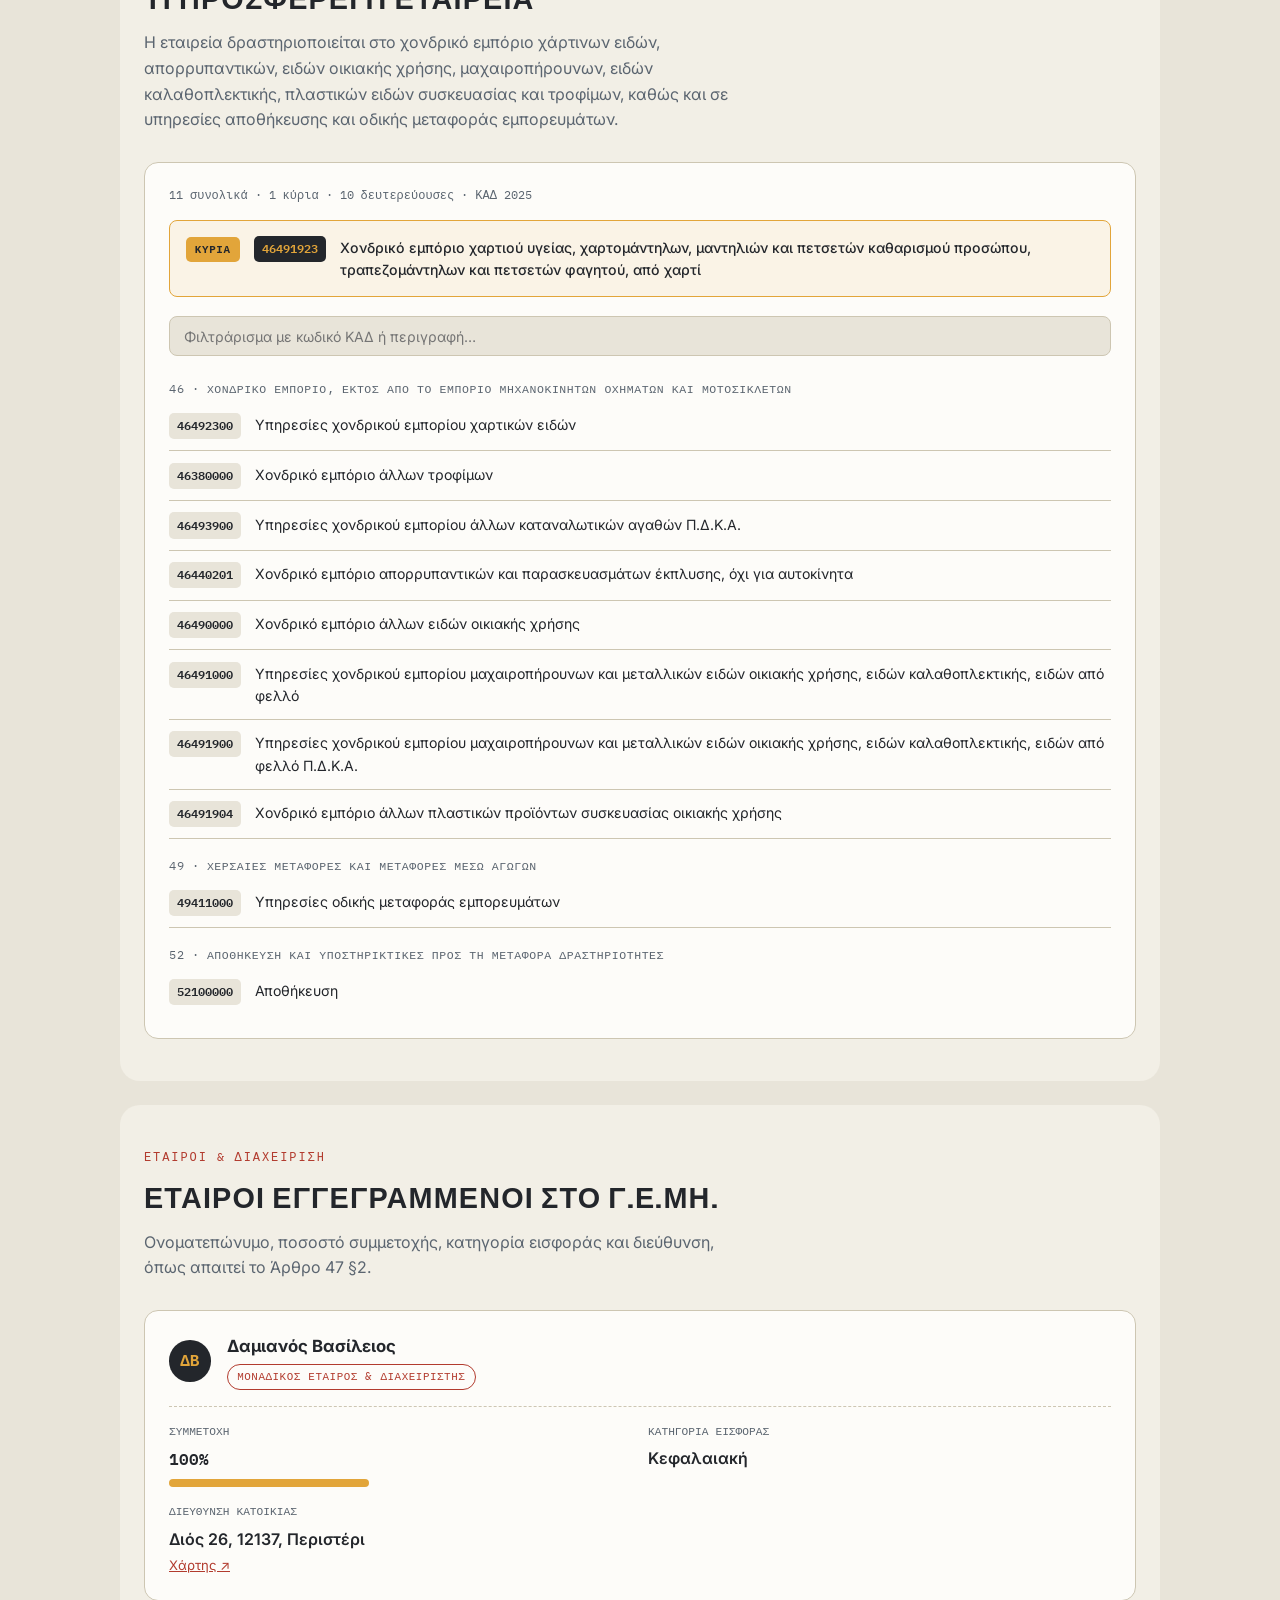
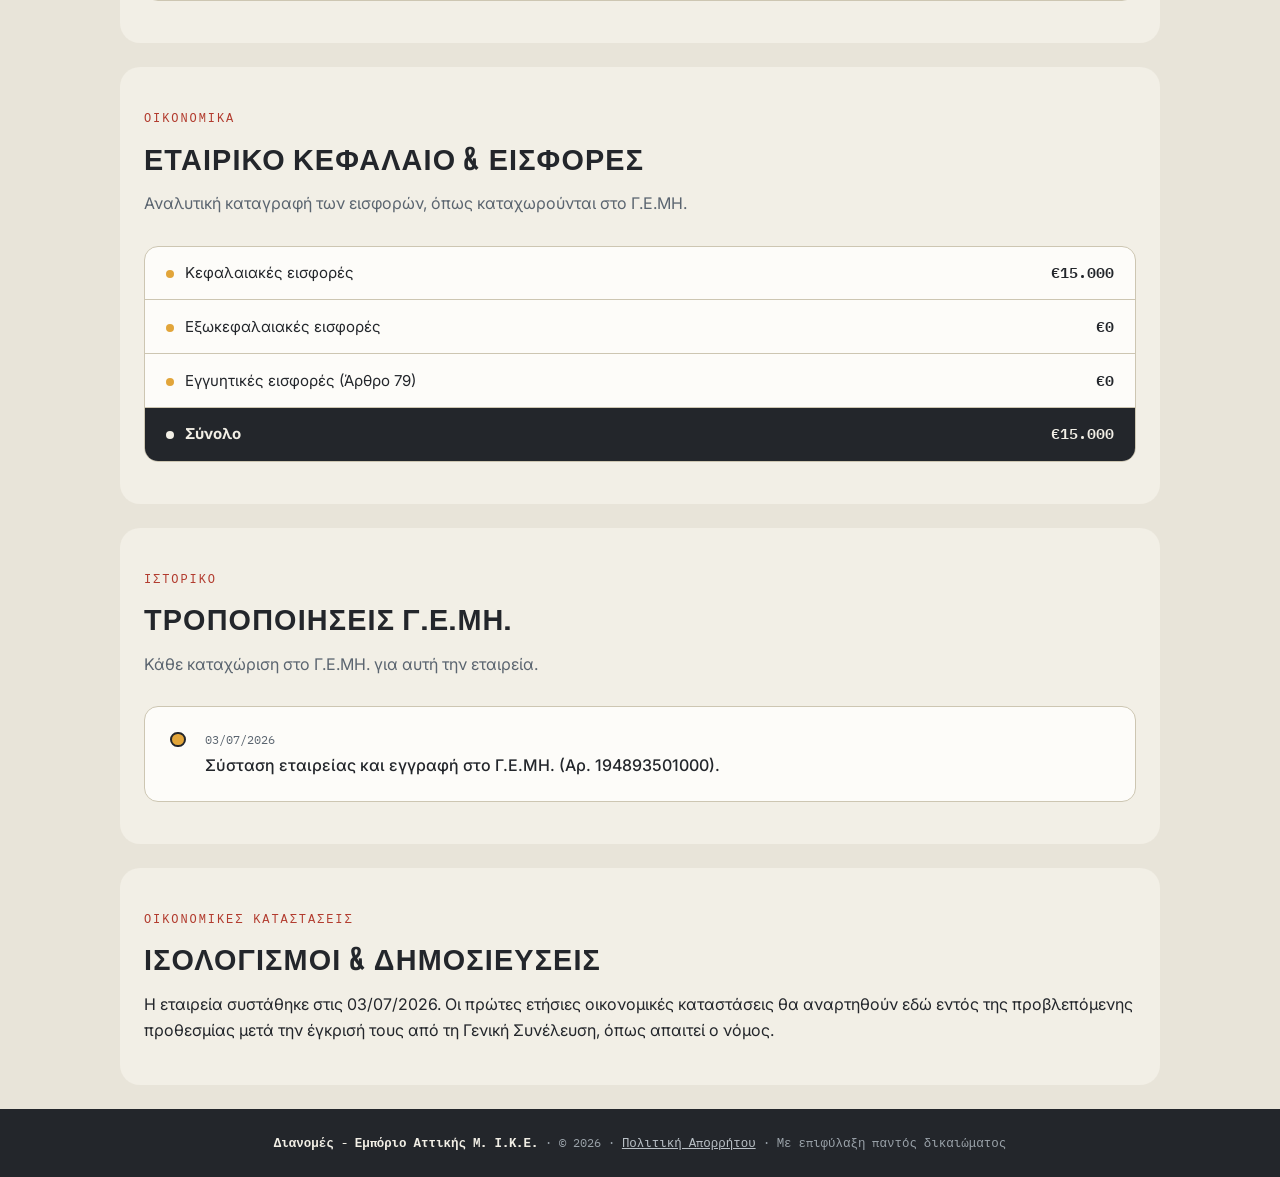
==== commit ad31087f: "Add files via upload" ====
--- a/index.html
+++ b/index.html
@@ -13,8 +13,8 @@
 
 <div class="topnav">
   <a class="brand" href="index.html">
-    <span class="mark">ΔΑ</span>
-    ΔΙΑΝΟΜΕΣ - ΕΜΠΟΡΙΟ ΑΤΤΙΚΗΣ
+    <span class="mark"><img src="logo-mark.svg" alt=""></span>
+    ΔΙΑΝΟΜΕΣ - ΕΜΠΟΡΙΟ ΑΤΤΙΚΗΣ Μ. Ι.Κ.Ε.
   </a>
   <button class="nav-toggle" id="navToggle" aria-label="Μενού" aria-expanded="false">☰</button>
   <ul id="navMenu">
@@ -31,8 +31,8 @@
 <section class="hero">
   <div class="hero-inner">
     <span class="pill">Ιδιωτική Κεφαλαιουχική Εταιρεία</span>
-    <h1>Διανομές-Εμπόριο<br>Αττικής</h1>
-    <p class="en-name">DIANOMES - EMPORIO ATTIKIS SINGLE MEMBER P.C.</p>
+    <img class="hero-logo" src="logo-full.svg" alt="Διανομές-Εμπόριο Αττικής Μ. Ι.Κ.Ε.">
+    <p class="en-name">Διανομές-Εμπόριο Αττικής</p>
     <p class="lede">Χονδρικό εμπόριο χάρτινων ειδών, απορρυπαντικών, ειδών οικιακής χρήσης και τροφίμων — με υπηρεσίες αποθήκευσης και διανομής.</p>
     <div class="meta-row">
       <span>ΓΕΜΗ <b>194893501000</b></span>
@@ -154,8 +154,8 @@
         </div>
         <div style="grid-column:1/-1">
           <span class="k">Διεύθυνση Κατοικίας</span>
-          <span class="v placeholder">Οδός Παραδείγματος 1, 12345, Αθήνα — [αντικατέστησε με την πραγματική διεύθυνση]</span>
-          <div><a href="https://www.google.com/maps/search/?api=1&query=Οδός+Παραδείγματος+1%2C+12345%2C+Αθήνα" target="_blank" rel="noopener" style="font-size:.82rem">Χάρτης ↗</a></div>
+          <span class="v">Διός 26, 12137, Περιστέρι</span>
+          <div><a href="https://maps.app.goo.gl/tMZuU7HFeqgTTahN7" target="_blank" rel="noopener" style="font-size:.82rem">Χάρτης ↗</a></div>
         </div>
       </div>
     </div>
